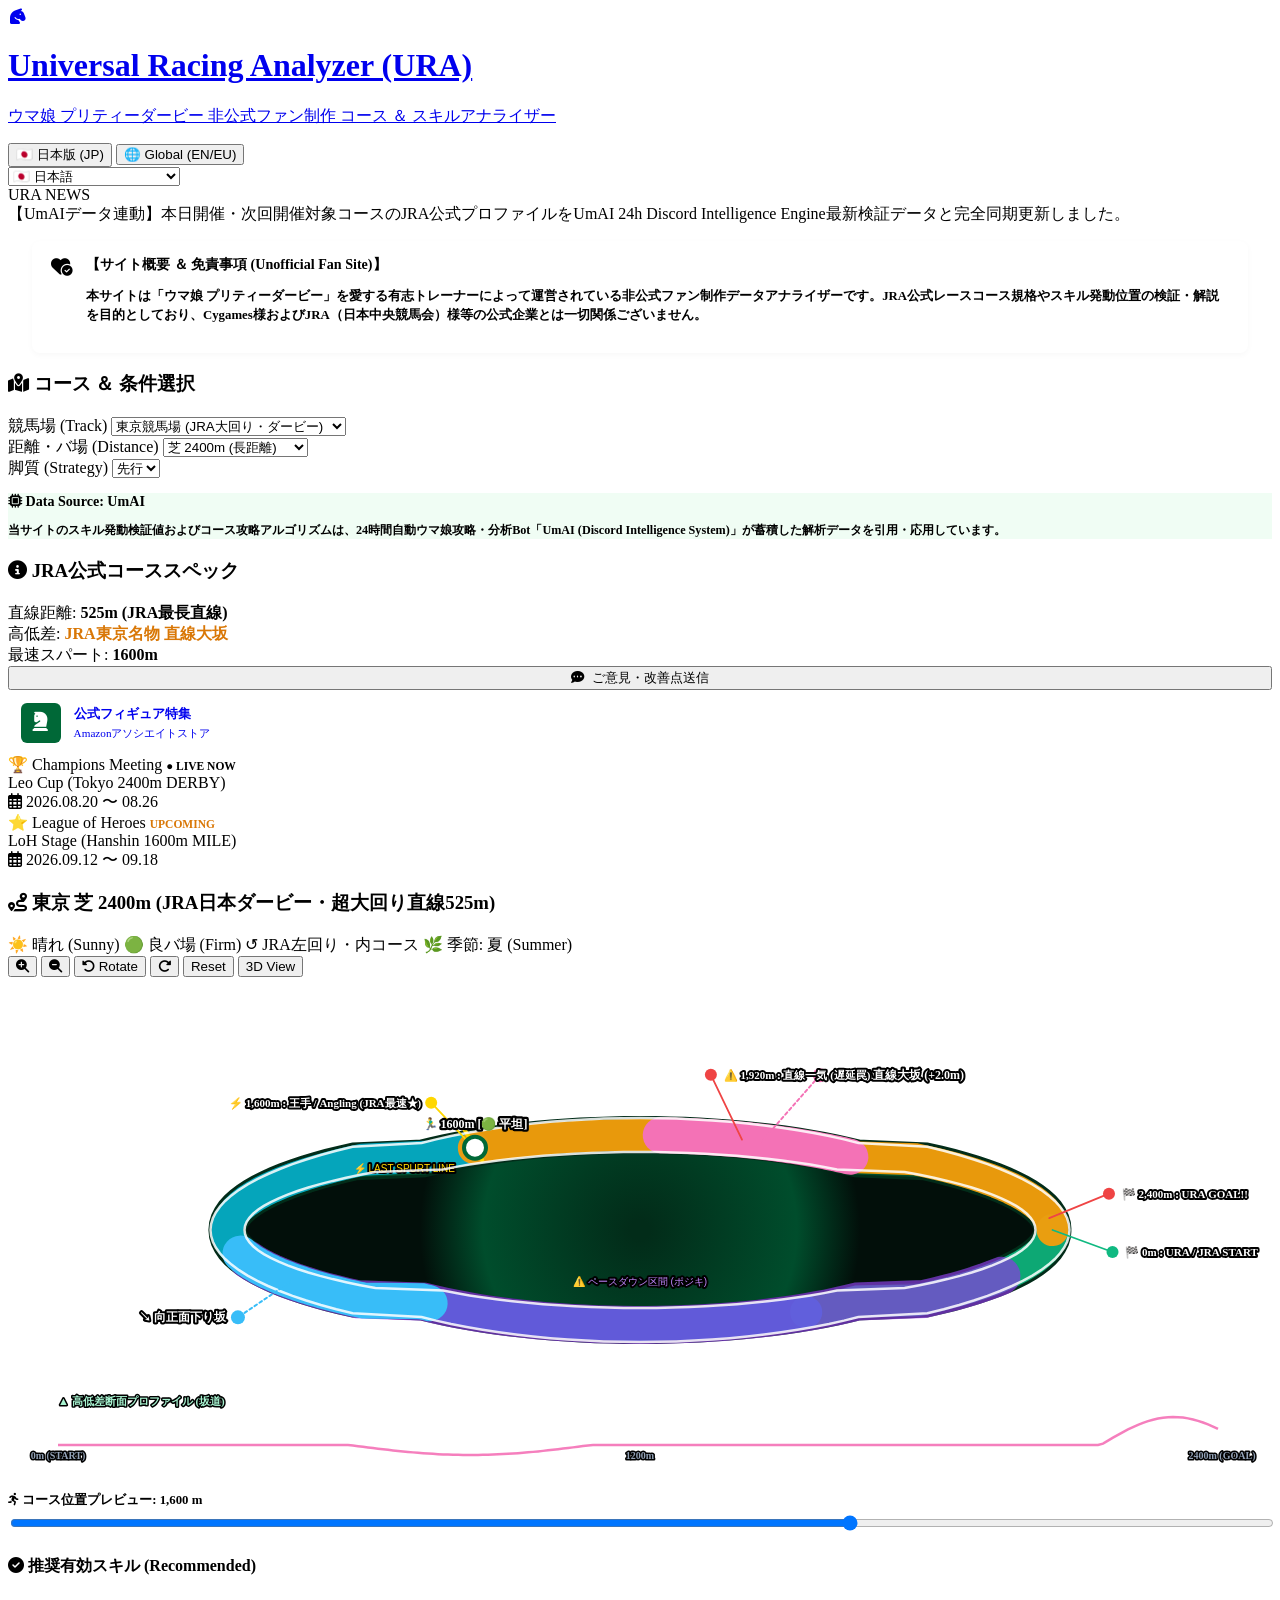
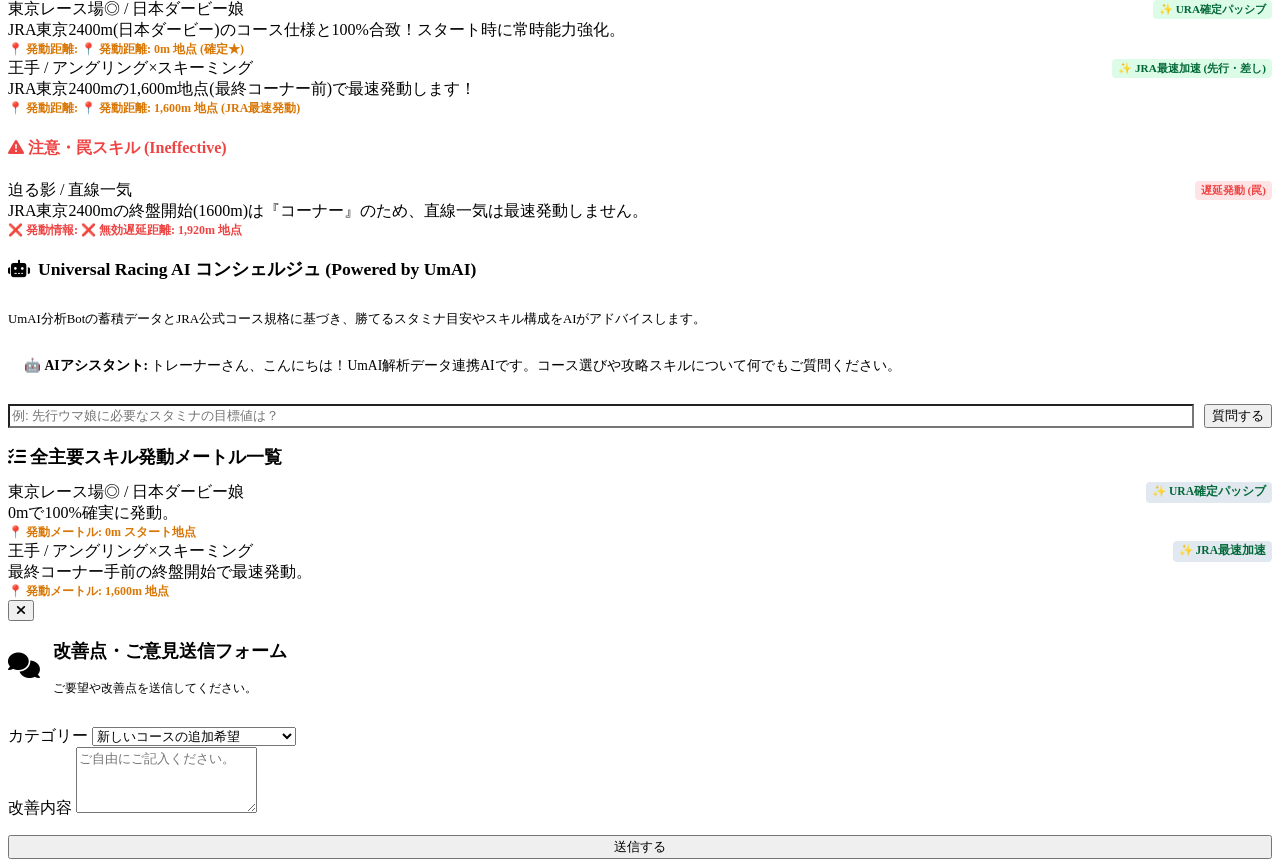
==== index.html @ d115588e "Add files via upload" ====
<!DOCTYPE html>
<html lang="ja">
<head>
  <meta charset="UTF-8">
  <meta name="viewport" content="width=device-width, initial-scale=1.0">
  <title>Universal Racing Analyzer (URA) | ウマ娘 ファン制作データポータル</title>

  <!-- 本物の Google AdSense 自動広告スクリプトタグ -->
  <script async src="https://pagead2.googlesyndication.com/pagead/js/adsbygoogle.js?client=ca-pub-4288786982374427" crossorigin="anonymous"></script>

  <!-- Google Fonts & FontAwesome Icons -->
  <link rel="preconnect" href="https://fonts.googleapis.com">
  <link rel="preconnect" href="https://fonts.gstatic.com" crossorigin>
  <link href="https://fonts.googleapis.com/css2?family=Plus+Jakarta+Sans:wght@400;600;700;800;900&display=swap" rel="stylesheet">
  <link rel="stylesheet" href="https://cdnjs.cloudflare.com/ajax/libs/font-awesome/6.4.0/css/all.min.css">
  <link rel="stylesheet" href="style.css">
</head>
<body>

  <!-- JRA日本中央競馬会風 緑の公式トップヘッダーバー -->
  <header class="jra-header-bar">
    <div class="jra-top-nav-inner">
      <a href="#" class="jra-logo-box">
        <div class="jra-symbol-mark">
          <i class="fa-solid fa-horse-head"></i>
        </div>
        <div class="jra-brand-titles">
          <h1>Universal Racing Analyzer (URA)</h1>
          <p id="header-sub-title">ウマ娘 プリティーダービー 非公式ファン制作 コース ＆ スキルアナライザー</p>
        </div>
      </a>

      <div class="jra-top-controls">
        <div class="server-switch-jra">
          <button class="server-btn-jra active" id="btn-server-jp">🇯🇵 日本版 (JP)</button>
          <button class="server-btn-jra" id="btn-server-global">🌐 Global (EN/EU)</button>
        </div>

        <select id="select-language" class="lang-dropdown-jra">
          <option value="jp" selected>🇯🇵 日本語</option>
          <option value="en">🇺🇸 English</option>
          <option value="fr">🇫🇷 Français (フランス語)</option>
          <option value="tw">🇹🇼 繁體中文</option>
          <option value="kr">🇰🇷 한국어</option>
        </select>
      </div>
    </div>
  </header>

  <!-- JRA公式 速報ニュースチッカー -->
  <div class="jra-news-ticker">
    <span class="ticker-tag-jra">URA NEWS</span>
    <div class="ticker-scroll-text" id="jra-ticker-content">
      【UmAIデータ連動】本日開催・次回開催対象コースのJRA公式プロファイルをUmAI 24h Discord Intelligence Engine最新検証データと完全同期更新しました。
    </div>
  </div>

  <!-- ★ 4言語対応 ファンサイト声明 ＆ サイト概要通知カード ★ -->
  <div style="max-width: 1320px; margin: 1rem auto 0; padding: 0 1.5rem;">
    <div style="background: #ffffff; border: 1px solid var(--border-green); border-left: 4px solid var(--jra-official-green); border-radius: 8px; padding: 0.9rem 1.2rem; font-size: 0.8rem; box-shadow: 0 2px 6px rgba(0,0,0,0.03);">
      <div style="display: flex; align-items: flex-start; gap: 0.8rem;">
        <i class="fa-solid fa-heart-circle-check" style="color: var(--jra-official-green); font-size: 1.2rem; margin-top: 2px;"></i>
        <div>
          <strong id="label-about-title" style="color: var(--jra-official-green); font-weight: 900; font-size: 0.88rem; display: block; margin-bottom: 0.2rem;">
            【サイト概要 ＆ 免責事項 (Unofficial Fan Site)】
          </strong>
          <p id="label-about-desc" style="color: var(--text-dark); line-height: 1.5; font-weight: 600;">
            本サイトは「ウマ娘 プリティーダービー」を愛する有志トレーナーによって運営されている非公式ファン制作データアナライザーです。JRA公式レースコース規格やスキル発動位置の検証・解説を目的としており、Cygames様およびJRA（日本中央競馬会）様等の公式企業とは一切関係ございません。
          </p>
        </div>
      </div>
    </div>
  </div>

  <!-- JRAポータル風 メイン2カラム構造 -->
  <div class="jra-main-wrapper" style="margin-top: 1rem;">
    
    <!-- 左側サイドナビゲーション -->
    <aside class="jra-sidebar">
      
      <!-- コース検索・選択カード -->
      <div class="jra-card-box">
        <h3 id="label-select-course"><i class="fa-solid fa-map-location-dot"></i> コース ＆ 条件選択</h3>

        <div class="form-group-jra">
          <label id="label-track">競馬場 (Track)</label>
          <select id="select-track" class="select-jra">
            <option value="nakayama" selected>中山競馬場 (JRA内回り・有馬記念)</option>
            <option value="tokyo">東京競馬場 (JRA大回り・ダービー)</option>
            <option value="hanshin">阪神競馬場 (JRA外回り・マイルCS)</option>
            <option value="kyoto">京都競馬場 (JRA淀の坂・天皇賞春)</option>
          </select>
        </div>

        <div class="form-group-jra">
          <label id="label-distance">距離・バ場 (Distance)</label>
          <select id="select-distance" class="select-jra">
            <option value="2500_turf" selected>芝 2500m (長距離)</option>
            <option value="2400_turf">芝 2400m (長距離)</option>
            <option value="3200_turf">芝 3200m (超長距離)</option>
            <option value="2000_turf">芝 2000m (中距離)</option>
            <option value="1600_turf">芝 1600m (マイル)</option>
          </select>
        </div>

        <div class="form-group-jra">
          <label id="label-strategy">脚質 (Strategy)</label>
          <select id="select-style" class="select-jra">
            <option value="nige">逃げ</option>
            <option value="senko" selected>先行</option>
            <option value="sashi">差し</option>
            <option value="oikomi">追込</option>
          </select>
        </div>
      </div>

      <!--★ UmAI 蓄積データ引用・連携 クレジットカード ★ -->
      <div class="jra-card-box" style="background: #f0fdf4; border-color: var(--jra-official-green);">
        <h3 id="label-umai-credit-title" style="font-size: 0.88rem; color: var(--jra-official-green); margin-bottom: 0.6rem;">
          <i class="fa-solid fa-microchip"></i> Data Source: UmAI
        </h3>
        <p id="label-umai-credit-desc" style="font-size: 0.76rem; color: var(--text-dark); line-height: 1.4; font-weight: 600;">
          当サイトのスキル発動検証値およびコース攻略アルゴリズムは、24時間自動ウマ娘攻略・分析Bot「<strong>UmAI (Discord Intelligence System)</strong>」が蓄積した解析データを引用・応用しています。
        </p>
      </div>

      <!-- コーススペック詳細 -->
      <div class="jra-card-box">
        <h3 id="label-summary-title"><i class="fa-solid fa-circle-info"></i> JRA公式コーススペック</h3>
        <div class="summary-item-jra">
          <span id="label-straight">直線距離:</span>
          <strong id="info-straight">310m</strong>
        </div>
        <div class="summary-item-jra">
          <span id="label-slope-info">高低差:</span>
          <strong id="info-slope" style="color: #d97706;">2.2m</strong>
        </div>
        <div class="summary-item-jra">
          <span id="label-spurt-info">最速スパート:</span>
          <strong id="info-spurt" style="color: var(--jra-official-green);">1666m地点</strong>
        </div>
      </div>

      <!-- ご意見送信ボタン -->
      <button id="btn-open-feedback" class="btn-jra-green" style="width: 100%; text-align: center; display: flex; align-items: center; justify-content: center; gap: 0.5rem;">
        <i class="fa-solid fa-comment-dots"></i> <span>ご意見・改善点送信</span>
      </button>

      <!-- 特選広告バナー -->
      <div style="display: flex; flex-direction: column; gap: 0.8rem;">
        <a href="https://www.amazon.co.jp/s?k=%E3%82%A6%E3%83%9E%E5%A8%98+%E3%83%95%E3%82%A3%E3%82%AE%E3%83%A5%E3%82%A2&tag=uraracecourse-22" target="_blank" rel="noopener noreferrer" style="text-decoration: none; background: #fff; border: 1px solid var(--border-light); border-radius: 8px; padding: 0.8rem; display: flex; align-items: center; gap: 0.8rem;">
          <div style="width: 40px; height: 40px; background: #006837; border-radius: 6px; display: flex; align-items: center; justify-content: center; color: #fff; font-size: 1.2rem;">
            <i class="fa-solid fa-chess-knight"></i>
          </div>
          <div>
            <strong style="font-size: 0.82rem; color: var(--text-dark); display: block;">公式フィギュア特集</strong>
            <span style="font-size: 0.7rem; color: var(--text-muted);">Amazonアソシエイトストア</span>
          </div>
        </a>
      </div>
    </aside>

    <!-- 右側メインエリア -->
    <main class="jra-content-area">
      
      <!-- レースイベント切替 (JRA出馬表タブ風) -->
      <div class="jra-tabs-row">
        <div class="jra-tab-card active" id="tab-chanmi" data-event="chanmi">
          <div class="jra-tab-header">
            <span class="jra-badge-chanmi">🏆 Champions Meeting</span>
            <span style="font-size: 0.72rem; color: var(--jra-official-green); font-weight: 800;" id="status-chanmi">● LIVE NOW</span>
          </div>
          <div class="jra-tab-title" id="tab-chanmi-title">Leo Cup (Tokyo 2400m DERBY)</div>
          <div class="jra-tab-date"><i class="fa-regular fa-calendar-days"></i> <span id="tab-chanmi-date">2026.08.20 〜 08.26</span></div>
        </div>

        <div class="jra-tab-card" id="tab-loh" data-event="loh">
          <div class="jra-tab-header">
            <span class="jra-badge-loh">⭐ League of Heroes</span>
            <span style="font-size: 0.72rem; color: #d97706; font-weight: 800;" id="status-loh">UPCOMING</span>
          </div>
          <div class="jra-tab-title" id="tab-loh-title">LoH Stage (Hanshin 1600m MILE)</div>
          <div class="jra-tab-date"><i class="fa-regular fa-calendar-days"></i> <span id="tab-loh-date">2026.09.12 〜 09.18</span></div>
        </div>
      </div>

      <!-- コース展開図メインカード -->
      <section class="jra-course-card">
        <div class="jra-course-header">
          <h3 id="course-title-display"><i class="fa-solid fa-route"></i> Nakayama Turf 2500m Course Map</h3>
          <div class="race-conditions-row" id="race-conditions-container">
            <!-- JS動的描画 -->
          </div>
        </div>

        <div style="display: flex; justify-content: space-between; align-items: center; margin-bottom: 0.8rem;">
          <div class="zoom-controls-box">
            <button class="zoom-btn" id="btn-zoom-in" title="拡大"><i class="fa-solid fa-magnifying-glass-plus"></i></button>
            <button class="zoom-btn" id="btn-zoom-out" title="縮小"><i class="fa-solid fa-magnifying-glass-minus"></i></button>
            <button class="zoom-btn mode-rotate-btn" id="btn-rotate-left"><i class="fa-solid fa-rotate-left"></i> Rotate</button>
            <button class="zoom-btn mode-rotate-btn" id="btn-rotate-right"><i class="fa-solid fa-rotate-right"></i></button>
            <button class="zoom-btn" id="btn-zoom-reset">Reset</button>
            <button class="zoom-btn mode-3d-btn" id="btn-toggle-3d">3D View</button>
          </div>
        </div>

        <div class="canvas-container-jra" id="canvas-wrapper">
          <canvas id="umai-course-canvas" height="480"></canvas>
        </div>

        <div style="margin-top: 1rem;">
          <label style="font-size: 0.8rem; font-weight: 800; color: var(--text-dark);">
            <i class="fa-solid fa-person-running" style="color: var(--jra-official-green);"></i> <span id="label-slider">コース位置プレビュー:</span> <span id="distance-val">1,666</span> m
          </label>
          <input type="range" id="course-slider" min="0" max="2500" value="1666" step="10" style="width: 100%; margin-top: 0.4rem;">
        </div>
      </section>

      <!-- おすすめ有効スキル vs 罠スキル (JRAスタイル) -->
      <div class="jra-skills-grid">
        <section class="jra-skill-box">
          <h4 id="title-god-skills" style="color: var(--jra-official-green);"><i class="fa-solid fa-circle-check"></i> 推奨有効スキル (Recommended)</h4>
          <div id="recommended-skills-list"></div>
        </section>

        <section class="jra-skill-box">
          <h4 id="title-trap-skills" style="color: #ef4444;"><i class="fa-solid fa-triangle-exclamation"></i> 注意・罠スキル (Ineffective)</h4>
          <div id="trap-skills-list"></div>
        </section>
      </div>

      <!-- URA AIコンシェルジュ (JRA公式問い合わせ案内風) -->
      <section class="jra-ai-section">
        <div style="display: flex; justify-content: space-between; align-items: center; margin-bottom: 0.8rem;">
          <h3 id="ai-concierge-title" style="font-size: 1.1rem; font-weight: 900; color: var(--jra-official-green); display: flex; align-items: center; gap: 0.5rem;">
            <i class="fa-solid fa-robot"></i> Universal Racing AI コンシェルジュ (Powered by UmAI)
          </h3>
          <span style="font-size: 0.72rem; background: var(--jra-official-green); color: #fff; padding: 2px 8px; border-radius: 4px; font-weight: 800;">24h AI SUPPORT</span>
        </div>
        <p id="ai-concierge-sub" style="font-size: 0.8rem; color: var(--text-muted); margin-bottom: 0.8rem;">UmAI分析Botの蓄積データとJRA公式コース規格に基づき、勝てるスタミナ目安やスキル構成をAIがアドバイスします。</p>

        <div id="user-ai-chat-logs" style="background: #ffffff; border: 1px solid var(--border-light); border-radius: 8px; padding: 1rem; max-height: 180px; overflow-y: auto; margin-bottom: 0.8rem;">
          <div id="ai-concierge-init-msg" style="font-size: 0.85rem; color: var(--text-dark);">
            🤖 <strong>AIアシスタント:</strong> トレーナーさん、こんにちは！UmAI解析データ連携AIです。コース選びや攻略スキルについて何でもご質問ください。
          </div>
        </div>

        <div style="display: flex; gap: 0.6rem;">
          <input type="text" id="user-ai-input" class="select-jra" placeholder="例: 先行ウマ娘に必要なスタミナの目標値は？" style="flex: 1; background: #fff;">
          <button id="btn-send-user-ai" class="btn-jra-green">
            <span id="label-btn-send-ai">質問する</span>
          </button>
        </div>
      </section>

      <!-- 全発動スキル一覧 -->
      <section class="jra-course-card">
        <h3 id="title-all-skills-catalog" style="font-size: 1.1rem; margin-bottom: 0.8rem; color: var(--jra-official-green);"><i class="fa-solid fa-list-check"></i> 全主要スキル発動メートル一覧</h3>
        <div class="all-skills-grid" id="all-skills-catalog-list"></div>
      </section>

    </main>
  </div>

  <!-- 改善点・ご意見送信モーダルUI -->
  <div class="feedback-modal-overlay" id="feedback-modal">
    <div class="feedback-modal-card">
      <button class="close-modal-btn" id="btn-close-feedback" style="color: var(--text-dark);"><i class="fa-solid fa-xmark"></i></button>
      <div style="display: flex; align-items: center; gap: 0.8rem; margin-bottom: 1rem;">
        <i class="fa-solid fa-comments" style="color: var(--jra-official-green); font-size: 1.6rem;"></i>
        <div>
          <h3 style="font-size: 1.1rem; font-weight: 900; color: var(--text-dark);">改善点・ご意見送信フォーム</h3>
          <p style="font-size: 0.78rem; color: var(--text-muted);">ご要望や改善点を送信してください。</p>
        </div>
      </div>

      <div class="form-group-jra">
        <label>カテゴリー</label>
        <select id="fb-category" class="select-jra">
          <option value="course_add">新しいコースの追加希望</option>
          <option value="skill_add">特定スキルの追加・位置修正</option>
          <option value="ui_improvement">画面デザイン・見やすさの改善</option>
          <option value="other">その他の改善ご提案</option>
        </select>
      </div>

      <div class="form-group-jra">
        <label>改善内容</label>
        <textarea id="fb-message" class="select-jra" rows="4" placeholder="ご自由にご記入ください。"></textarea>
      </div>

      <button id="btn-submit-feedback" class="btn-jra-green" style="width: 100%; margin-top: 1rem;">
        <span>送信する</span>
      </button>

      <div id="feedback-sent-msg" style="display: none; color: var(--jra-official-green); font-weight: 800; font-size: 0.82rem; margin-top: 0.8rem; text-align: center;">
        ✅ 送信が完了いたしました。
      </div>
    </div>
  </div>

  <script src="app.js"></script>
</body>
</html>
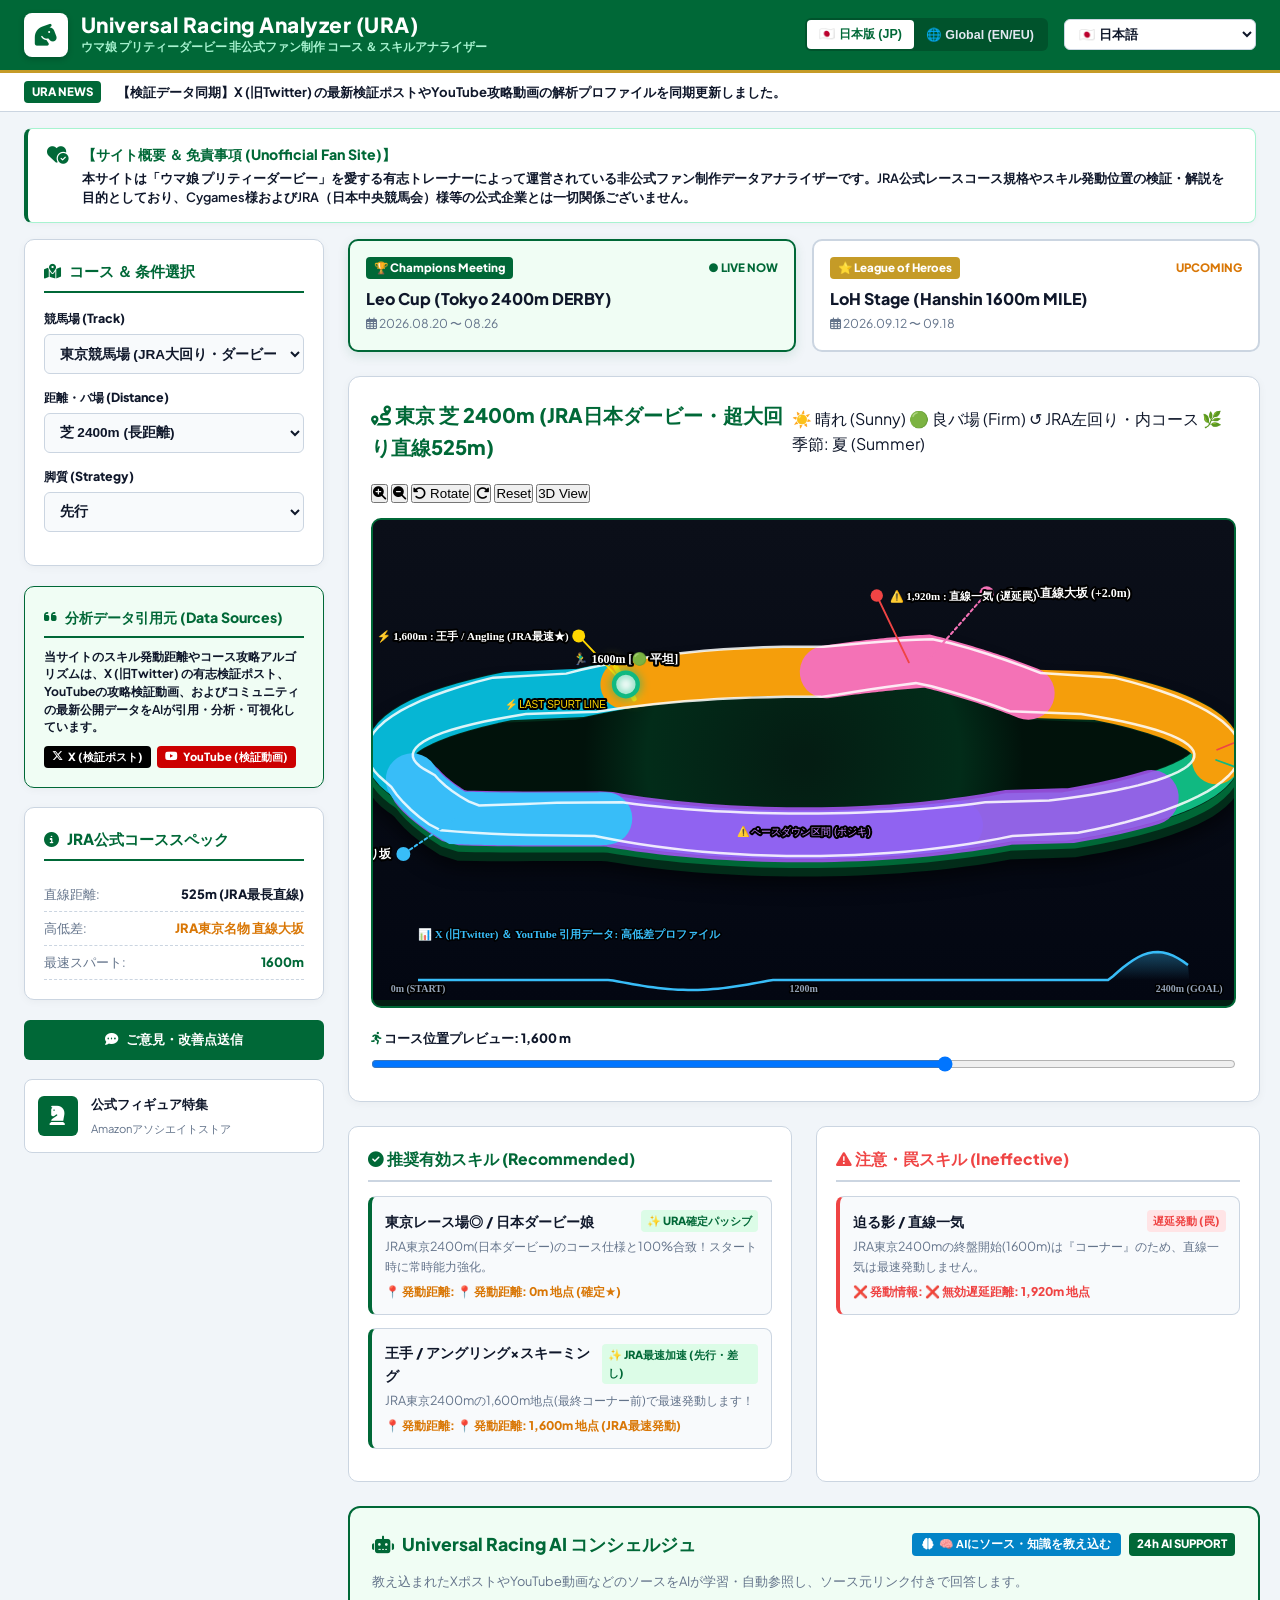
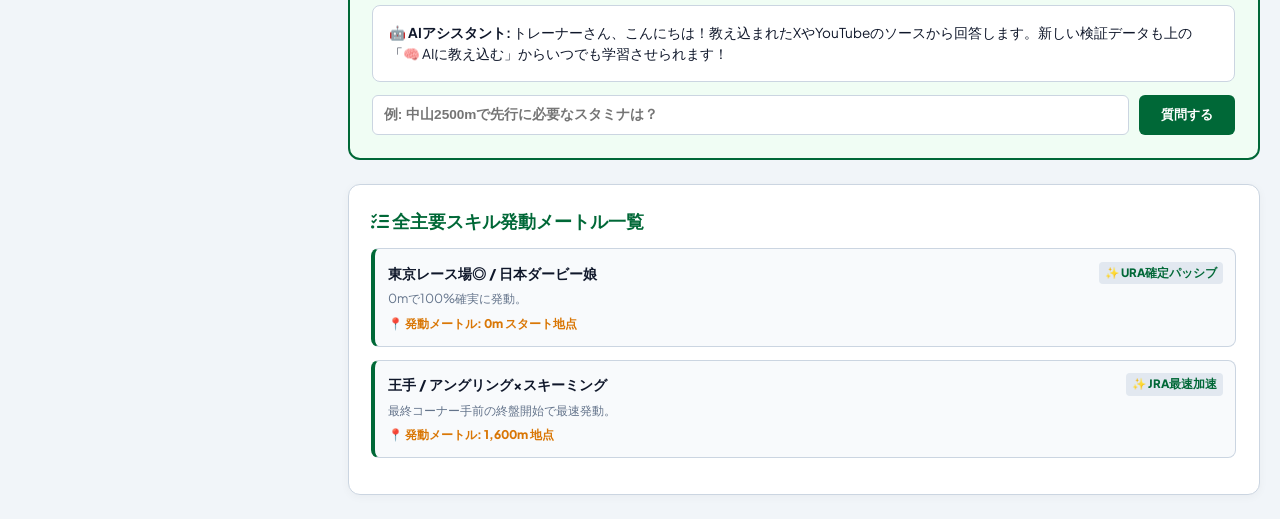
==== commit fb51c0b0: "Add files via upload" ====
--- a/index.html
+++ b/index.html
@@ -51,11 +51,11 @@
   <div class="jra-news-ticker">
     <span class="ticker-tag-jra">URA NEWS</span>
     <div class="ticker-scroll-text" id="jra-ticker-content">
-      【UmAIデータ連動】本日開催・次回開催対象コースのJRA公式プロファイルをUmAI 24h Discord Intelligence Engine最新検証データと完全同期更新しました。
-    </div>
-  </div>
-
-  <!-- ★ 4言語対応 ファンサイト声明 ＆ サイト概要通知カード ★ -->
+      【検証データ同期】X (旧Twitter) の最新検証ポストやYouTube攻略動画の解析プロファイルを同期更新しました。
+    </div>
+  </div>
+
+  <!-- ★ 5言語対応 ファンサイト声明 ＆ サイト概要通知カード ★ -->
   <div style="max-width: 1320px; margin: 1rem auto 0; padding: 0 1.5rem;">
     <div style="background: #ffffff; border: 1px solid var(--border-green); border-left: 4px solid var(--jra-official-green); border-radius: 8px; padding: 0.9rem 1.2rem; font-size: 0.8rem; box-shadow: 0 2px 6px rgba(0,0,0,0.03);">
       <div style="display: flex; align-items: flex-start; gap: 0.8rem;">
@@ -114,14 +114,24 @@
         </div>
       </div>
 
-      <!--★ UmAI 蓄積データ引用・連携 クレジットカード ★ -->
+      <!--★ AI分析・検証データ一次引用元カード (X / YouTube / Verified Sources) ★ -->
       <div class="jra-card-box" style="background: #f0fdf4; border-color: var(--jra-official-green);">
         <h3 id="label-umai-credit-title" style="font-size: 0.88rem; color: var(--jra-official-green); margin-bottom: 0.6rem;">
-          <i class="fa-solid fa-microchip"></i> Data Source: UmAI
+          <i class="fa-solid fa-quote-left"></i> 分析データ引用元 (Data Sources)
         </h3>
-        <p id="label-umai-credit-desc" style="font-size: 0.76rem; color: var(--text-dark); line-height: 1.4; font-weight: 600;">
-          当サイトのスキル発動検証値およびコース攻略アルゴリズムは、24時間自動ウマ娘攻略・分析Bot「<strong>UmAI (Discord Intelligence System)</strong>」が蓄積した解析データを引用・応用しています。
+        <p id="label-umai-credit-desc" style="font-size: 0.76rem; color: var(--text-dark); line-height: 1.45; font-weight: 600; margin-bottom: 0.6rem;">
+          当サイトのスキル発動距離やコース攻略アルゴリズムは、<strong>X (旧Twitter) の有志検証ポスト</strong>、<strong>YouTubeの攻略検証動画</strong>、およびコミュニティの最新公開データをAIが引用・分析・可視化しています。
         </p>
+
+        <!-- 引用元メディアタグ一覧 -->
+        <div style="display: flex; flex-wrap: wrap; gap: 0.4rem; font-size: 0.7rem;">
+          <a href="https://x.com/search?q=%E3%82%A6%E3%83%9E%E5%A8%98+%E6%A4%9C%E8%A8%BC" target="_blank" rel="noopener noreferrer" style="text-decoration: none; background: #000; color: #fff; padding: 2px 8px; border-radius: 4px; font-weight: 800; display: inline-flex; align-items: center; gap: 0.3rem;">
+            <i class="fa-brands fa-x-twitter"></i> <span>X (検証ポスト)</span>
+          </a>
+          <a href="https://www.youtube.com/results?search_query=%E3%82%A6%E3%83%9E%E5%A8%98+%E3%82%B3%E3%83%BC%E3%82%B9%E6%A4%9C%E8%A8%BC" target="_blank" rel="noopener noreferrer" style="text-decoration: none; background: #cc0000; color: #fff; padding: 2px 8px; border-radius: 4px; font-weight: 800; display: inline-flex; align-items: center; gap: 0.3rem;">
+            <i class="fa-brands fa-youtube"></i> <span>YouTube (検証動画)</span>
+          </a>
+        </div>
       </div>
 
       <!-- コーススペック詳細 -->
@@ -200,7 +210,7 @@
             <button class="zoom-btn mode-rotate-btn" id="btn-rotate-left"><i class="fa-solid fa-rotate-left"></i> Rotate</button>
             <button class="zoom-btn mode-rotate-btn" id="btn-rotate-right"><i class="fa-solid fa-rotate-right"></i></button>
             <button class="zoom-btn" id="btn-zoom-reset">Reset</button>
-            <button class="zoom-btn mode-3d-btn" id="btn-toggle-3d">3D View</button>
+            <button class="zoom-btn mode-3d-btn active" id="btn-toggle-3d">3D View</button>
           </div>
         </div>
 
@@ -229,24 +239,29 @@
         </section>
       </div>
 
-      <!-- URA AIコンシェルジュ (JRA公式問い合わせ案内風) -->
+      <!-- URA AIコンシェルジュ (AIへの教え込み・学習機能付き) -->
       <section class="jra-ai-section">
         <div style="display: flex; justify-content: space-between; align-items: center; margin-bottom: 0.8rem;">
           <h3 id="ai-concierge-title" style="font-size: 1.1rem; font-weight: 900; color: var(--jra-official-green); display: flex; align-items: center; gap: 0.5rem;">
-            <i class="fa-solid fa-robot"></i> Universal Racing AI コンシェルジュ (Powered by UmAI)
+            <i class="fa-solid fa-robot"></i> Universal Racing AI コンシェルジュ
           </h3>
-          <span style="font-size: 0.72rem; background: var(--jra-official-green); color: #fff; padding: 2px 8px; border-radius: 4px; font-weight: 800;">24h AI SUPPORT</span>
-        </div>
-        <p id="ai-concierge-sub" style="font-size: 0.8rem; color: var(--text-muted); margin-bottom: 0.8rem;">UmAI分析Botの蓄積データとJRA公式コース規格に基づき、勝てるスタミナ目安やスキル構成をAIがアドバイスします。</p>
-
-        <div id="user-ai-chat-logs" style="background: #ffffff; border: 1px solid var(--border-light); border-radius: 8px; padding: 1rem; max-height: 180px; overflow-y: auto; margin-bottom: 0.8rem;">
+          <div style="display: flex; gap: 0.5rem; align-items: center;">
+            <button id="btn-open-teach-modal" style="background: #0284c7; color: #fff; border: none; padding: 4px 10px; border-radius: 4px; font-size: 0.72rem; font-weight: 800; cursor: pointer; display: inline-flex; align-items: center; gap: 0.3rem;">
+              <i class="fa-solid fa-brain"></i> 🧠 AIにソース・知識を教え込む
+            </button>
+            <span style="font-size: 0.72rem; background: var(--jra-official-green); color: #fff; padding: 2px 8px; border-radius: 4px; font-weight: 800;">24h AI SUPPORT</span>
+          </div>
+        </div>
+        <p id="ai-concierge-sub" style="font-size: 0.8rem; color: var(--text-muted); margin-bottom: 0.8rem;">教え込まれたXポストやYouTube動画などのソースをAIが学習・自動参照し、ソース元リンク付きで回答します。</p>
+
+        <div id="user-ai-chat-logs" style="background: #ffffff; border: 1px solid var(--border-light); border-radius: 8px; padding: 1rem; max-height: 220px; overflow-y: auto; margin-bottom: 0.8rem;">
           <div id="ai-concierge-init-msg" style="font-size: 0.85rem; color: var(--text-dark);">
-            🤖 <strong>AIアシスタント:</strong> トレーナーさん、こんにちは！UmAI解析データ連携AIです。コース選びや攻略スキルについて何でもご質問ください。
+            🤖 <strong>AIアシスタント:</strong> トレーナーさん、こんにちは！教え込まれたXやYouTubeのソースから回答します。新しい検証データも上の「🧠 AIに教え込む」からいつでも学習させられます！
           </div>
         </div>
 
         <div style="display: flex; gap: 0.6rem;">
-          <input type="text" id="user-ai-input" class="select-jra" placeholder="例: 先行ウマ娘に必要なスタミナの目標値は？" style="flex: 1; background: #fff;">
+          <input type="text" id="user-ai-input" class="select-jra" placeholder="例: 中山2500mで先行に必要なスタミナは？" style="flex: 1; background: #fff;">
           <button id="btn-send-user-ai" class="btn-jra-green">
             <span id="label-btn-send-ai">質問する</span>
           </button>
@@ -260,6 +275,56 @@
       </section>
 
     </main>
+  </div>
+
+  <!-- 🧠 AIに知識・ソースを教え込む学習用モーダルUI -->
+  <div class="feedback-modal-overlay" id="teach-ai-modal">
+    <div class="feedback-modal-card" style="max-width: 520px;">
+      <button class="close-modal-btn" id="btn-close-teach" style="color: var(--text-dark);"><i class="fa-solid fa-xmark"></i></button>
+      <div style="display: flex; align-items: center; gap: 0.8rem; margin-bottom: 1rem;">
+        <i class="fa-solid fa-brain" style="color: #0284c7; font-size: 1.8rem;"></i>
+        <div>
+          <h3 style="font-size: 1.1rem; font-weight: 900; color: var(--text-dark);">🧠 AIに検証ソース・知識を教え込む</h3>
+          <p style="font-size: 0.78rem; color: var(--text-muted);">XのポストURLやYouTube動画リンク、検証知識を入力するとAIが学習します。</p>
+        </div>
+      </div>
+
+      <div class="form-group-jra">
+        <label>対象コース・キーワード (例: 中山 芝 2500m / 有馬記念 / スタミナ)</label>
+        <input type="text" id="teach-keywords" class="select-jra" placeholder="例: 中山2500m, 先行, スタミナ">
+      </div>
+
+      <div class="form-group-jra">
+        <label>検証ソースのURL (𝕏 Post URL または ▶️ YouTube URL)</label>
+        <input type="text" id="teach-source-url" class="select-jra" placeholder="https://x.com/... や https://youtube.com/watch?v=...">
+      </div>
+
+      <div class="form-group-jra">
+        <label>ソースのタイトル・メディア名 (例: 〇〇さん検証Xポスト / コース解説動画)</label>
+        <input type="text" id="teach-source-title" class="select-jra" placeholder="例: 有馬記念先行スタミナ検証ツイート">
+      </div>
+
+      <div class="form-group-jra">
+        <label>AIに覚えさせる解説・結論データ</label>
+        <textarea id="teach-knowledge-text" class="select-jra" rows="3" placeholder="例: 中山2500mの先行はスタミナ950＋金回復1つで走り切れる。"></textarea>
+      </div>
+
+      <button id="btn-submit-teach" class="btn-jra-green" style="background: #0284c7; border-color: #0284c7; width: 100%; margin-top: 0.8rem;">
+        <span>🧠 AIに学習・記憶させる</span>
+      </button>
+
+      <div id="teach-sent-msg" style="display: none; color: #0284c7; font-weight: 800; font-size: 0.82rem; margin-top: 0.8rem; text-align: center;">
+        ✅ AIが知識とソース元URLを完全に記憶いたしました！
+      </div>
+
+      <!-- 過去に教え込んだ知識リスト表示 -->
+      <div style="margin-top: 1.2rem; border-top: 1px dashed var(--border-light); padding-top: 0.8rem;">
+        <h4 style="font-size: 0.82rem; font-weight: 800; color: var(--text-dark); margin-bottom: 0.5rem;">📚 現在AIが学習済みの教え込まれたソース一覧:</h4>
+        <div id="learned-knowledge-list" style="max-height: 120px; overflow-y: auto; font-size: 0.75rem; color: var(--text-muted);">
+          <!-- JSで動的描画 -->
+        </div>
+      </div>
+    </div>
   </div>
 
   <!-- 改善点・ご意見送信モーダルUI -->
--- a/style.css
+++ b/style.css
@@ -0,0 +1,407 @@
+/* JRA日本中央競馬会 (jra.go.jp) 公式ポータル風・完全クリーン＆ハイコントラスト デザインシステム */
+:root {
+  --jra-official-green: #006837;
+  --jra-official-green-hover: #004e28;
+  --jra-accent-gold: #c59b27;
+  --jra-accent-red: #d97706;
+  --bg-page: #f1f5f9;
+  --bg-white: #ffffff;
+  --border-light: #cbd5e1;
+  --border-green: #a7f3d0;
+  --text-dark: #0f172a;
+  --text-muted: #64748b;
+  --font-main: 'Plus Jakarta Sans', "Helvetica Neue", Arial, "Hiragino Kaku Gothic ProN", "Hiragino Sans", Meiryo, sans-serif;
+}
+
+* {
+  box-sizing: border-box;
+  margin: 0;
+  padding: 0;
+}
+
+body {
+  background-color: var(--bg-page);
+  font-family: var(--font-main);
+  color: var(--text-dark);
+  min-height: 100vh;
+  line-height: 1.6;
+}
+
+/* JRA公式スタイル トップナビゲーションバー */
+.jra-header-bar {
+  background: var(--jra-official-green);
+  color: #ffffff;
+  border-bottom: 3px solid var(--jra-accent-gold);
+  box-shadow: 0 4px 12px rgba(0, 0, 0, 0.1);
+}
+
+.jra-top-nav-inner {
+  max-width: 1320px;
+  margin: 0 auto;
+  padding: 0.8rem 1.5rem;
+  display: flex;
+  justify-content: space-between;
+  align-items: center;
+}
+
+.jra-logo-box {
+  display: flex;
+  align-items: center;
+  gap: 0.8rem;
+  text-decoration: none;
+}
+
+.jra-symbol-mark {
+  width: 44px;
+  height: 44px;
+  background: #ffffff;
+  border-radius: 8px;
+  display: flex;
+  align-items: center;
+  justify-content: center;
+  color: var(--jra-official-green);
+  font-weight: 900;
+  font-size: 1.4rem;
+  box-shadow: 0 2px 6px rgba(0, 0, 0, 0.2);
+}
+
+.jra-brand-titles h1 {
+  font-size: 1.3rem;
+  font-weight: 900;
+  color: #ffffff;
+  letter-spacing: 0.5px;
+  line-height: 1.2;
+}
+
+.jra-brand-titles p {
+  font-size: 0.72rem;
+  color: #a7f3d0;
+  font-weight: 700;
+}
+
+.jra-top-controls {
+  display: flex;
+  align-items: center;
+  gap: 1rem;
+}
+
+.server-switch-jra {
+  display: flex;
+  background: rgba(0, 0, 0, 0.2);
+  border-radius: 6px;
+  padding: 2px;
+}
+.server-btn-jra {
+  padding: 6px 12px;
+  border: none;
+  background: transparent;
+  color: #e2e8f0;
+  font-size: 0.78rem;
+  font-weight: 800;
+  border-radius: 4px;
+  cursor: pointer;
+}
+.server-btn-jra.active {
+  background: #ffffff;
+  color: var(--jra-official-green);
+}
+
+.lang-dropdown-jra {
+  background: #ffffff;
+  border: 1px solid var(--border-light);
+  color: var(--text-dark);
+  padding: 6px 10px;
+  border-radius: 6px;
+  font-size: 0.8rem;
+  font-weight: 700;
+  outline: none;
+}
+
+/* JRA公式速報ニュースチッカー (緑ヘッダー直下) */
+.jra-news-ticker {
+  background: #ffffff;
+  border-bottom: 1px solid var(--border-light);
+  padding: 8px 1.5rem;
+  font-size: 0.82rem;
+  display: flex;
+  align-items: center;
+  gap: 1rem;
+}
+
+.ticker-tag-jra {
+  background: var(--jra-official-green);
+  color: #ffffff;
+  padding: 2px 8px;
+  border-radius: 4px;
+  font-weight: 800;
+  font-size: 0.72rem;
+  white-space: nowrap;
+}
+
+.ticker-scroll-text {
+  color: var(--text-dark);
+  font-weight: 700;
+  overflow: hidden;
+  white-space: nowrap;
+}
+
+/* メインコンテンツレイアウト (JRA公式2カラム構造) */
+.jra-main-wrapper {
+  max-width: 1320px;
+  margin: 1.5rem auto;
+  padding: 0 1.5rem;
+  display: grid;
+  grid-template-columns: 300px 1fr;
+  gap: 1.5rem;
+}
+
+/* 左側サイドメニュー (JRA公式メニュー風) */
+.jra-sidebar {
+  display: flex;
+  flex-direction: column;
+  gap: 1.2rem;
+}
+
+.jra-card-box {
+  background: var(--bg-white);
+  border: 1px solid var(--border-light);
+  border-radius: 10px;
+  padding: 1.2rem;
+  box-shadow: 0 2px 8px rgba(0, 0, 0, 0.04);
+}
+
+.jra-card-box h3 {
+  font-size: 0.95rem;
+  font-weight: 800;
+  color: var(--jra-official-green);
+  border-bottom: 2px solid var(--jra-official-green);
+  padding-bottom: 0.5rem;
+  margin-bottom: 1rem;
+  display: flex;
+  align-items: center;
+  gap: 0.5rem;
+}
+
+.form-group-jra {
+  margin-bottom: 0.9rem;
+}
+.form-group-jra label {
+  display: block;
+  font-size: 0.78rem;
+  font-weight: 800;
+  color: var(--text-dark);
+  margin-bottom: 0.3rem;
+}
+
+.select-jra {
+  width: 100%;
+  padding: 0.65rem;
+  background: #f8fafc;
+  border: 1px solid var(--border-light);
+  border-radius: 6px;
+  color: var(--text-dark);
+  font-size: 0.85rem;
+  font-weight: 700;
+  outline: none;
+}
+.select-jra:focus {
+  border-color: var(--jra-official-green);
+  box-shadow: 0 0 0 3px rgba(0, 104, 55, 0.15);
+}
+
+/* コースサマリー */
+.summary-item-jra {
+  display: flex;
+  justify-content: space-between;
+  font-size: 0.8rem;
+  padding: 0.4rem 0;
+  border-bottom: 1px dashed var(--border-light);
+}
+.summary-item-jra span { color: var(--text-muted); }
+.summary-item-jra strong { color: var(--text-dark); font-weight: 800; }
+
+/* 右側メインエリア (JRAポータル) */
+.jra-content-area {
+  display: flex;
+  flex-direction: column;
+  gap: 1.5rem;
+}
+
+/* レースイベントタブ (JRA公式出馬表タブ風) */
+.jra-tabs-row {
+  display: grid;
+  grid-template-columns: repeat(2, 1fr);
+  gap: 1rem;
+}
+
+.jra-tab-card {
+  background: var(--bg-white);
+  border: 2px solid var(--border-light);
+  border-radius: 10px;
+  padding: 1rem;
+  cursor: pointer;
+  transition: all 0.2s;
+}
+.jra-tab-card.active {
+  border-color: var(--jra-official-green);
+  background: #f0fdf4;
+  box-shadow: 0 4px 12px rgba(0, 104, 55, 0.12);
+}
+.jra-tab-header {
+  display: flex;
+  justify-content: space-between;
+  align-items: center;
+  margin-bottom: 0.4rem;
+}
+.jra-badge-chanmi {
+  background: var(--jra-official-green);
+  color: #fff;
+  font-weight: 900;
+  font-size: 0.72rem;
+  padding: 2px 8px;
+  border-radius: 4px;
+}
+.jra-badge-loh {
+  background: var(--jra-accent-gold);
+  color: #fff;
+  font-weight: 900;
+  font-size: 0.72rem;
+  padding: 2px 8px;
+  border-radius: 4px;
+}
+
+.jra-tab-title {
+  font-size: 1rem;
+  font-weight: 900;
+  color: var(--text-dark);
+}
+.jra-tab-date {
+  font-size: 0.76rem;
+  color: var(--text-muted);
+  margin-top: 0.2rem;
+}
+
+/* コース図エリア */
+.jra-course-card {
+  background: var(--bg-white);
+  border: 1px solid var(--border-light);
+  border-radius: 12px;
+  padding: 1.4rem;
+  box-shadow: 0 2px 10px rgba(0, 0, 0, 0.04);
+}
+
+.jra-course-header {
+  display: flex;
+  justify-content: space-between;
+  align-items: center;
+  margin-bottom: 1rem;
+}
+.jra-course-header h3 {
+  font-size: 1.25rem;
+  font-weight: 900;
+  color: var(--jra-official-green);
+}
+
+.canvas-container-jra {
+  position: relative;
+  background: #021f12;
+  border: 2px solid var(--jra-official-green);
+  border-radius: 10px;
+  overflow: hidden;
+}
+
+/* スキル表グリッド (JRA結果カード風) */
+.jra-skills-grid {
+  display: grid;
+  grid-template-columns: repeat(2, 1fr);
+  gap: 1.5rem;
+}
+
+.jra-skill-box {
+  background: var(--bg-white);
+  border: 1px solid var(--border-light);
+  border-radius: 10px;
+  padding: 1.2rem;
+}
+.jra-skill-box h4 {
+  font-size: 0.98rem;
+  font-weight: 900;
+  color: var(--text-dark);
+  padding-bottom: 0.5rem;
+  border-bottom: 2px solid var(--border-light);
+  margin-bottom: 0.9rem;
+}
+
+.jra-skill-item {
+  background: #f8fafc;
+  border: 1px solid var(--border-light);
+  border-radius: 8px;
+  padding: 0.8rem;
+  margin-bottom: 0.8rem;
+}
+.jra-skill-item.recommended {
+  border-left: 4px solid var(--jra-official-green);
+}
+.jra-skill-item.trap {
+  border-left: 4px solid #ef4444;
+}
+
+.jra-skill-name {
+  font-weight: 900;
+  font-size: 0.88rem;
+  color: var(--text-dark);
+}
+.jra-skill-desc {
+  font-size: 0.78rem;
+  color: var(--text-muted);
+  margin: 0.3rem 0;
+}
+
+/* AIコンシェルジュ (JRA公式問い合わせ風) */
+.jra-ai-section {
+  background: #f0fdf4;
+  border: 2px solid var(--jra-official-green);
+  border-radius: 12px;
+  padding: 1.4rem;
+}
+
+.btn-jra-green {
+  background: var(--jra-official-green);
+  color: #ffffff;
+  border: none;
+  padding: 0.7rem 1.4rem;
+  border-radius: 6px;
+  font-weight: 800;
+  cursor: pointer;
+  transition: background 0.2s;
+}
+.btn-jra-green:hover {
+  background: var(--jra-official-green-hover);
+}
+
+/* モーダル */
+.feedback-modal-overlay {
+  position: fixed;
+  top: 0; left: 0; width: 100vw; height: 100vh;
+  background: rgba(15, 23, 42, 0.7);
+  backdrop-filter: blur(8px);
+  z-index: 9999;
+  display: flex;
+  align-items: center;
+  justify-content: center;
+  opacity: 0;
+  pointer-events: none;
+  transition: opacity 0.2s;
+}
+.feedback-modal-overlay.active {
+  opacity: 1;
+  pointer-events: auto;
+}
+.feedback-modal-card {
+  background: var(--bg-white);
+  width: 90%;
+  max-width: 520px;
+  border-radius: 12px;
+  padding: 1.8rem;
+  box-shadow: 0 20px 40px rgba(0, 0, 0, 0.2);
+}
